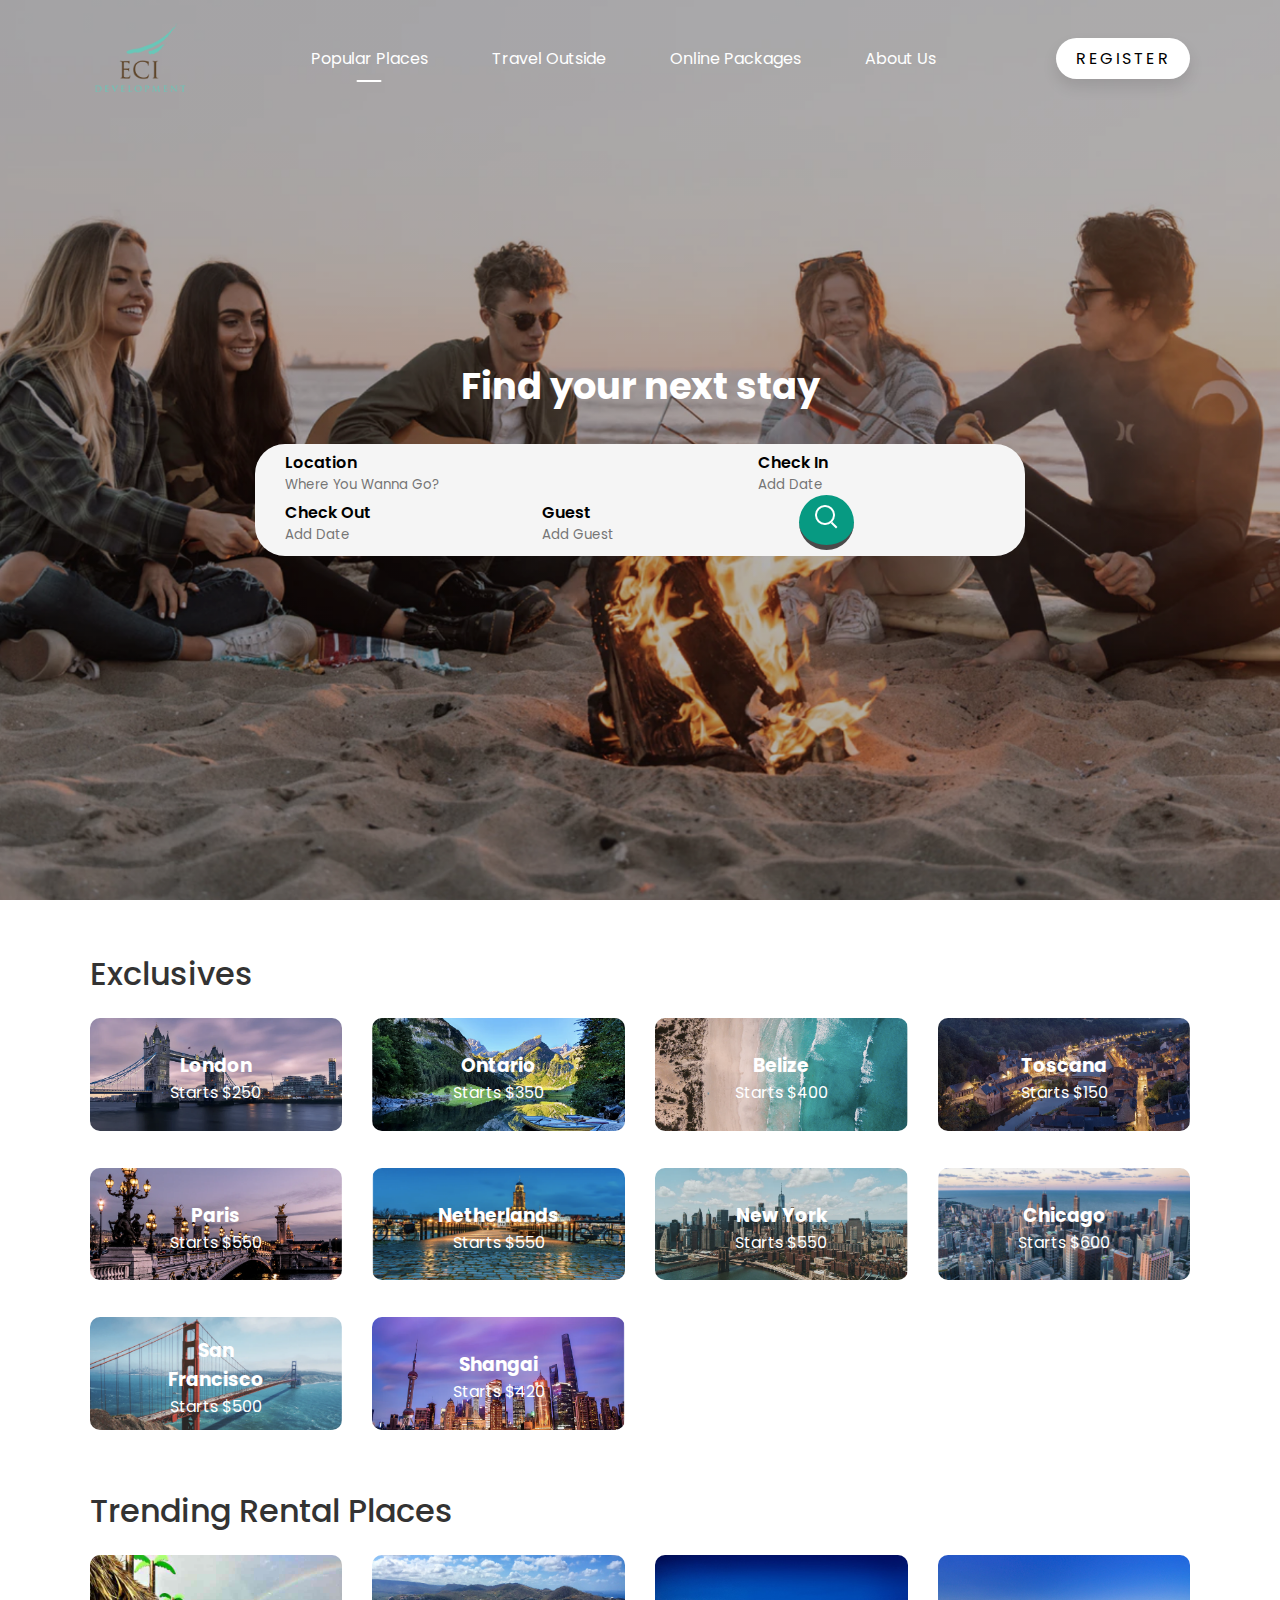
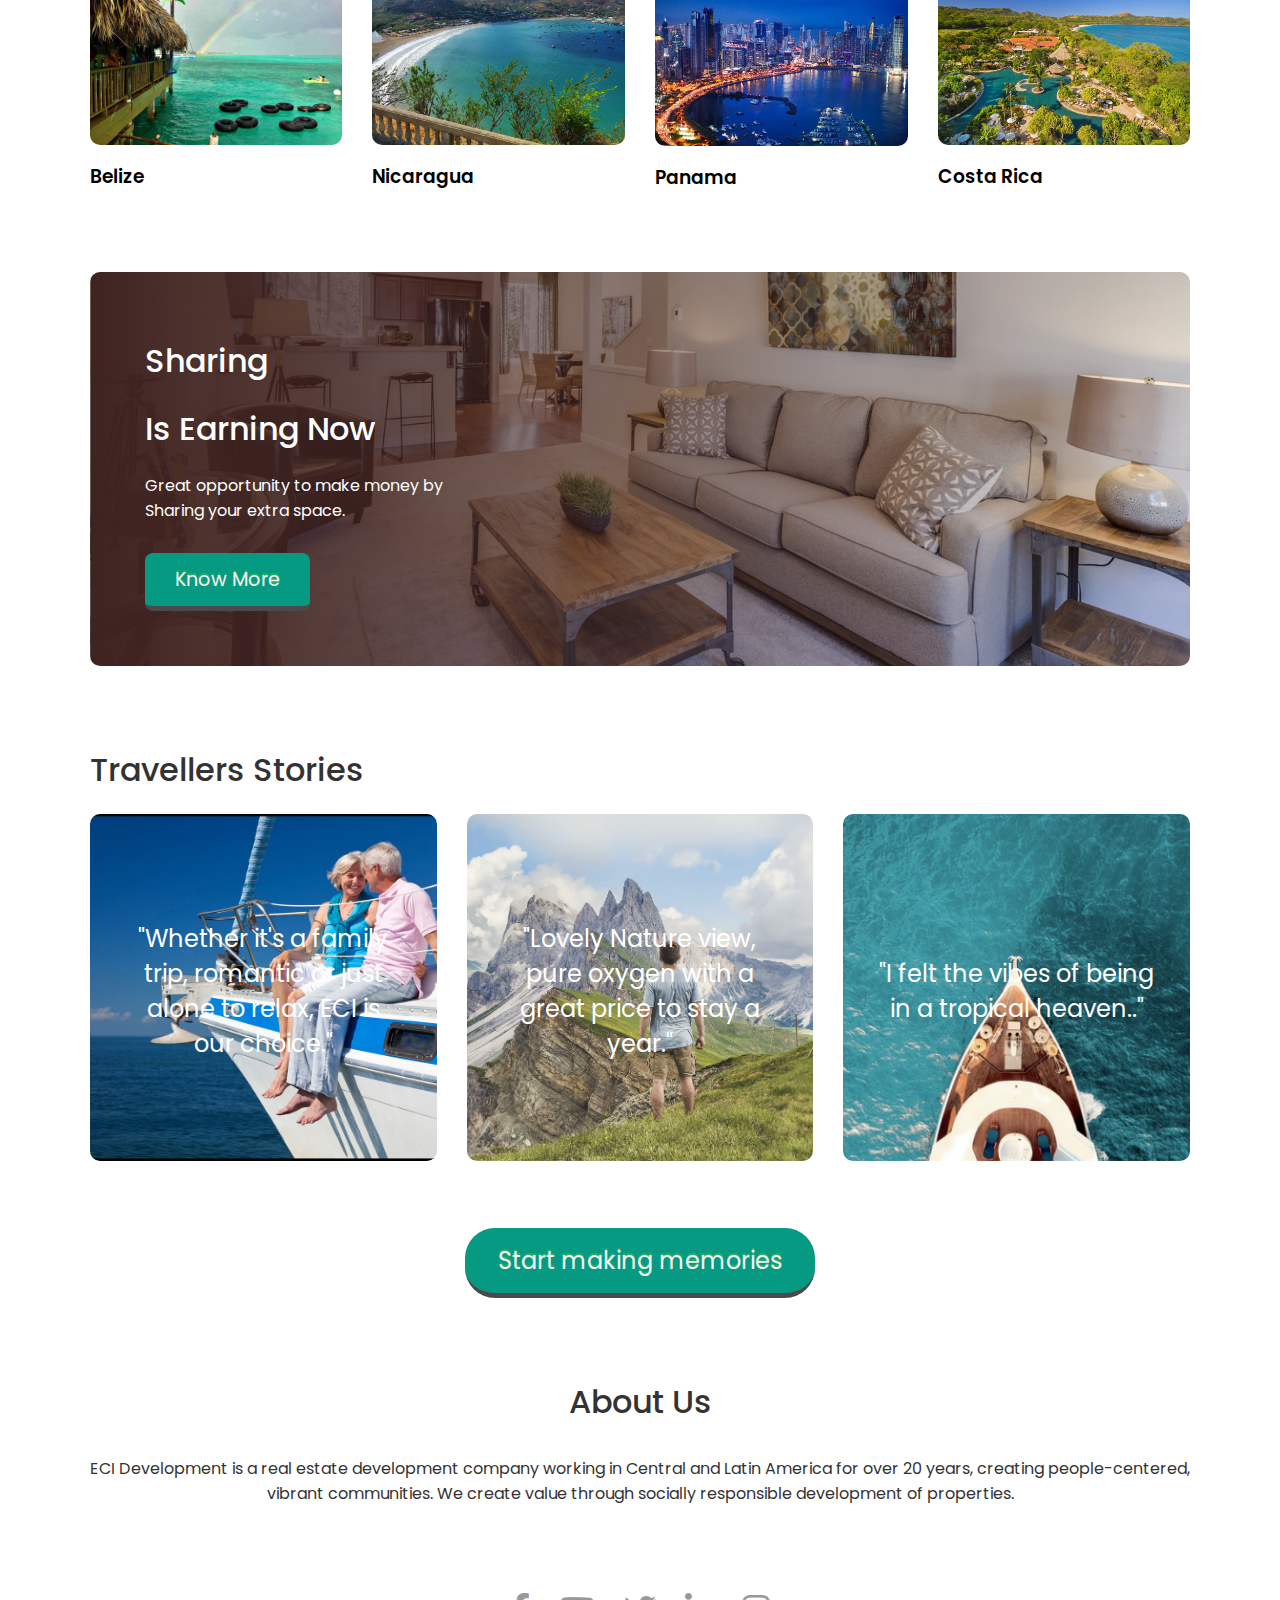
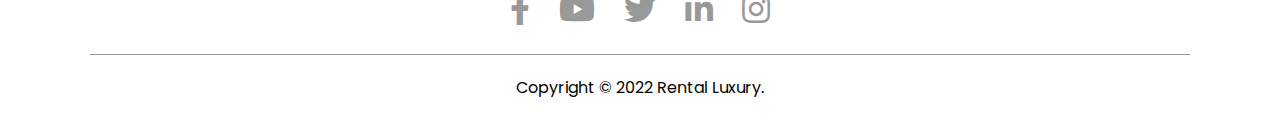
==== index.html @ 561701a2 "Initial commit" ====
<!DOCTYPE html>
<html lang="en">
<head>
    <meta charset="UTF-8">
    <meta http-equiv="X-UA-Compatible" content="IE=edge">
    <meta name="viewport" content="width=device-width, initial-scale=1.0">
    <link rel="stylesheet" href="/style.css">
    <link rel="stylesheet" href="https://cdnjs.cloudflare.com/ajax/libs/font-awesome/5.14.0/css/all.min.css"/>
    <title>Rental Page</title>
</head>
<body>

    <div class="header">

    <!--NAv Menu-->
        <nav id="navBar" >
            <img src="./images/logo2.png" class="logo" alt="logo">
        <ul class="nav-links">
            <li><a href="#" class="active">Popular Places</a></li>
            <li><a href="#">Travel Outside</a></li>
            <li><a href="#">Online Packages</a></li>
            <li><a href="#">About Us</a></li>
        </ul>
        <a href="#" class="register-btn">Register</a>
        <i class="fas fa-bars" onclick="togglebtn()"></i>
    </nav>
    <!--QUOTE OR PHRASE/frase de empresa-->
        <div class="container">
            <h1>Find your next stay</h1>
            <!--search bar, barra p/buscar destino-->
            <div class="search-bar">  
                <form action="">
                    <div class="location-input">
                        <label for="">Location</label>
                        <input type="text" placeholder="Where You Wanna Go?">
                    </div>

                    <div>
                        <label for="">Check In</label>
                        <input type="text" placeholder="Add Date">
                    </div>

                    
                    <div>
                        <label for="">Check Out</label>
                        <input type="text" placeholder="Add Date">
                    </div>

                    
                    <div>
                        <label for="">Guest</label>
                        <input type="text" placeholder="Add Guest">
                    </div>
                    <!--btn to apply data/boton para aplicar datos-->
                    <button type="submit"><img src="./images/search.png" alt="search bar"></button>

                </form>
            </div>
        </div>
    </div>

    <div class="container">
    
        <h2 class="sub-title">Exclusives</h2>
        <div class="exclusives">
            <div>
                <img src="/images/image-1.png" alt="destiny">
                <span>
                    <h3>London</h3>
                    <p>Starts $250</p>
                </span>
            </div>

            <div>
                <img src="/images/image-2.png" alt="destiny">
                <span>
                    <h3>Ontario</h3>
                    <p>Starts $350</p>
                </span>
            </div>

            
            <div>
                <img src="/images/image-3.png" alt="destiny">
                <span>
                    <h3>Belize</h3>
                    <p>Starts $400</p>
                </span>
            </div>
            
            <div>
                <img src="/images/image-4.png" alt="destiny">
                <span>
                    <h3>Toscana</h3>
                    <p>Starts $150</p>
                </span>
            </div>
            
            <div>
                <img src="/images/image-5.png" alt="destiny">
                <span>
                    <h3>Paris</h3>
                    <p>Starts $550</p>
                </span>
            </div>
 
            <div>
                <img src="/images/image-6.png" alt="destiny">
                <span>
                    <h3>Netherlands</h3>
                    <p>Starts $550</p>
                </span>
            </div>
 

            <div>
                <img src="/images/image-7.png" alt="destiny">
                <span>
                    <h3>New York</h3>
                    <p>Starts $550</p>
                </span>
            </div>
 

            <div>
                <img src="/images/image-8.png" alt="destiny">
                <span>
                    <h3>Chicago</h3>
                    <p>Starts $600</p>
                </span>
            </div>
 

            <div>
                <img src="/images/image-9.png" alt="destiny">
                <span>
                    <h3>San Francisco</h3>
                    <p>Starts $500</p>
                </span>
            </div>
 

            <div>
                <img src="/images/image-10.png" alt="destiny">
                <span>
                    <h3>Shangai</h3>
                    <p>Starts $420</p>
                </span>
            </div>
         </div>
        <!--trending places-->
         <h2 class="sub-title">Trending Rental Places</h2>
         <div class="trending">
            <div>
                <img src="/images/trendingbze.jpg" alt="Belize">
                <h3>Belize</h3>
            </div>

            <div>
                <img src="/images/trendingnga.jpg" alt="nicaragua">
                <h3>Nicaragua</h3>
            </div>

            <div>
                <img src="/images/trendingpa.jpg" alt="Panama">
                <h3>Panama</h3>
            </div>

            <div>
                <img src="/images/trendingcr.jpg" alt="Costa Rica">
                <h3>Costa Rica</h3>
            </div>
        </div>
        <!--CALL TO ACTION TO BE HOST-->
        <div class="cta">
            <h3> Sharing <br> Is Earning Now </h3>
            <p>Great opportunity to make money by <br> Sharing your extra space.</p>
            <a href="" class="cta-btn">Know More</a>
        </div>   

    <!--TRAVELLERS STORIES-->
    <h2 class="sub-title">Travellers Stories</h2>
    <div class="stories">
        <div>
            <img src="/images/story-3.jpg" alt="reviews">
            <p>"Whether it's a family trip, romantic or just alone to relax, ECI is our choice."</p>
        </div>

        <div>
            <img src="/images/story-2.png" alt="reviews">
            <p>"Lovely Nature view, pure oxygen with a great price to stay a year."</p>
        </div>

        <div>
            <img src="/images/story-1.png" alt="reviews">
            <p> "I felt the vibes of being in a tropical heaven.."</p>
        </div>
    </div>
    <a href="#" class="start-btn">Start making memories</a>
    
    <!--About us message-->
    <div class="about-msg">
        <h2>About Us</h2>
        <p>ECI Development is a real estate development company working in Central and Latin America for over 20 years, creating people-centered, vibrant communities.
        We create value through socially responsible development of properties.</p>
    </div>
    <!---------Footer ICON LINKS--------->
    <div class="footer">
        <a href="#"> <i class="fab fa-facebook-f"></i> </a>
        <a href="#"> <i class="fab fa-youtube"></i> </a>
        <a href="#"> <i class="fab fa-twitter"></i> </a>
        <a href="#"> <i class="fab fa-linkedin-in"></i> </a>
        <a href="#"> <i class="fab fa-instagram"></i> </a>
        <hr>
        <p>Copyright © 2022 Rental Luxury.</p>
    </div>


    </div>
    <!--JS-->
    <script>
        var navBar = document.getElementById("navBar");
        function togglebtn() {
            navBar.classList.toggle("hidemenu");
        }
    </script>

</body>
</html>
---- style.css ----
@import url('https://fonts.googleapis.com/css2?family=Poppins&display=swap');

* {
    margin: 0;
    padding: 0;
    box-sizing: border-box;
    font-family: 'Poppins', sans-serif;
}

.header {
    min-height: 100vh;
    width: 100%;
    background-image: linear-gradient(rgba(0,0,0,0.3),rgba(0,0,0,0.3)), url(./images/banner.png);
    background-size: cover;
    background-position: center;
}

nav {
    display: flex;
    align-items: center;
    justify-content: space-between;
    padding: 20px 7%;
}

.logo {
    width: 100px;
    cursor: pointer;
}
.nav-links li {
    list-style: none;
    display: inline-block;
    margin: 10px 30px;
}

.nav-links li a {
    text-decoration: none;
    color: white;
}

nav .fa-bars {
    display: none;    /*hide the burger bars from desktop view*/
}

/*button register | boton de registro*/
.register-btn {
    padding: 8px 20px;;
    font-size: 1rem;
    text-transform: uppercase;
    letter-spacing: 2.5px;
    font-weight: 400;
    color: #000;
    background-color: #fff;
    border: none;
    border-radius: 40px;
    box-shadow: 0px 8px 15px rgba(0, 0, 0, 0.1);
    transition: all 0.3s ease 0s;
    cursor: pointer;
    outline: none;
    text-decoration: none;
}
.register-btn:hover {
    background-color: #079a82;
    box-shadow: 0px 15px 20px rgba(75, 78, 77, 0.4);
    color: #fff;
    transform: translateY(-7px);
   }
.register-btn:active {
    transform: translateY(-1px);
   }

.container {
    padding: 0 7%;
}
/*FIND YOUR STAY*/
.header h1 {
    font-size: 2.3rem;
    font-weight: 700;
    color: white;
    text-align: center;
    padding-top: 22%;
}

/*SEARCH BAR-form ASKIING THE DATA*/

.search-bar {
    background: whitesmoke;
    width: 70%;
    margin: 30px auto;
    padding: 6px 10px 6px 30px;
    border-radius: 30px;
}

.search-bar form {
    display: flex;
    align-items: center;
    flex-wrap: wrap; /*organize input's horizontal*/
}

.search-bar form input {
    display: block;
    border: 0;
    outline: none;
    background: transparent;  /*detele w color bg from the input*/
}
.search-bar form button{
    background: #079a82; 
    width: 55px;
    height: 55px;
    border-radius: 50%;
    border: 0;
    outline: none;
    cursor: pointer;
    color: #FFF;
    text-decoration: none;
    background-color:  #079a82;
    border: none;
    border-bottom: 5px solid  #4b4a4a;
    -webkit-transition: all 0.1s;
    transition: all 0.1s;
   }
   
/*.search-bar form button { ver si reemplazar o no
    background: #079a82; 
    width: 55px;
    height: 55px;
    border-radius: 50%;
    border: 0;
    outline: none;
    cursor: pointer;
}
*/
.search-bar form button:hover, button:active {
    -webkit-transform: translate(0px,5px);
    -ms-transform: translate(0px,5px);
    transform: translate(0px,5px);
    border-bottom: 1px solid #2ecc71;
}
.search-bar form button input {
    width: 15px;
    margin-top: 7px;
}

/*Location input*/

.location-input {
    flex: 1;
}

.search-bar form label {
    font-weight: 600;
}

/*-----EXCLUSIVES-----------------*/
.sub-title {
    margin: 50px 0 20px;
    font-size: 2rem;
    font-weight: 500;
    color: #333;
}

.exclusives {
    display: grid;
    grid-template-columns: repeat(auto-fit, minmax(200px, 1fr));
    grid-gap: 30px;
} 

.exclusives div img{
    width: 100%;
    border-radius: 10px; /*the img got round effect, img queda redondeada*/
}

.exclusives div{
    position: relative;
}

.exclusives div span {
    position: absolute;
    top: 50%;
    left:50%;
    transform: translate(-50%,-50%);
    text-align: center;
    color: white;
}

/*---------TRENDING PLACES-----------*/


.trending {
    display: grid;
    grid-template-columns: repeat(auto-fit, minmax(200px, 1fr));
    grid-gap: 30px;
    margin-bottom: 30px;
}

.trending div img {
    width: 100%;
    border-radius: 10px;
}
.trending h3 {
    font-weight: 600;
    margin-top: 10px;
}

/*CALL TO ACTION TO BE HOST STYLE*/
.cta {
    margin: 80px 0;
    background-image: linear-gradient(to right, #3f2321, transparent), url(/images/banner-2.png); /*broun effect blur, efecto marron transparentoso hacia la derecha*/
    background-size: cover;
    background-position: center;
    border-radius: 10px;
    padding: 5%;
    color: white;
}

.cta h3{
    font-size: 2rem;
    line-height: 5.3vw; /*esapciado entre h3 y p*/
    font-weight: 500;
}

.cta p {
    font-size: 1rem;
    margin: 10px 0;
}

.cta-btn {
        background: #079a82;
        color: whitesmoke;
        cursor: pointer;
        text-decoration: none;
        padding: 12px 30px;
        margin-top: 20px;
        border-radius: 8px;
        display: inline-block;
        font-size: 1.2rem;
        text-decoration: none;
        border: none;
        border-bottom: 5px solid  #4b4a4a;
        text-shadow: 0px -2px #27ae60;
        -webkit-transition: all 0.1s;
        transition: all 0.1s;

}

.cta-btn:hover, cta-btn:active {
        -webkit-transform: translate(0px,5px);
        -ms-transform: translate(0px,5px);
        transform: translate(0px,5px);
        border-bottom: 1px solid #4b4a4a;
}



/*.cta-btn { let see if i change this or not
    background: #079a82;
    color: whitesmoke;
    cursor: pointer;
    text-decoration: none;
    padding: 12px 30px;
    margin-top: 20px;
    border-radius: 8px;
    display: inline-block;
}

.cta-btn:hover {
    text-decoration: underline;
}*/

/*------------Travellers Stories---------------*/

.stories {
    display: grid;
    grid-template-columns: repeat(auto-fit, minmax(200px, 1fr));
    grid-gap: 30px;
    margin-bottom: 30px;
}

.stories div img {
    width: 100%;
    border-radius: 10px;
}

.stories div {
    position: relative;
    text-align: center;
}

.stories p {
    width: 80%;
    position: absolute;
    top: 50%;
    left: 50%;
    transform: translate(-50%, -50%);
    color: #fff;
    font-size: 1.5rem;
}
.start-btn { 
    background: #079a82;
    padding: 15px;
    margin: 60px auto;
    color: whitesmoke;
    width: 80%;
    max-width: 350px;
    display: block;
    font-size: 1.5rem;
    text-decoration: none;
    text-align: center;
    border: none;
    border-radius: 30px;
    border-bottom: 5px solid  #4b4a4a;
    cursor: pointer;
    text-decoration: none;
    text-shadow: 0px -2px #27ae60;
    -webkit-transition: all 0.1s;
    transition: all 0.1s;
}
.start-btn:hover, start-btn:active {
    -webkit-transform: translate(0px,5px);
 -ms-transform: translate(0px,5px);
 transform: translate(0px,5px);
 border-bottom: 1px solid #2ecc71;
}
/*

.start-btn { let see later if a restore this or not
    text-decoration: none;
    background: #079a82;
    color: #fff;
    width: 80%;
    max-width: 350px;
    display: block;
    text-align: center;
    margin: 60px auto;
    padding: 15px;
    border-radius: 30px;
    font-size: 1.6rem;
}
.start-btn:hover {
    text-decoration: underline;
} */

/*about US message*/

.about-msg {
    text-align: center;
    margin: 80px 0;
    color: #333;
    font-size: 1rem;
}

.about-msg h2 {
    font-size: 2rem;
    margin-bottom: 30px; /*space with bottom of footer*/
    font-weight: 500;
}

/*--------------FOOTER-----------------*/

.footer {
    margin: 80px 0 10px;
    text-align: center;
}

.footer a {
    margin: 0 10px;  /*para centrar separar los icons*/
    text-decoration: none;
    color: #999;
    font-size: 2rem;
}

.footer hr {
    background: #999;
    height: 1px;
    width: 100%;
    border: 0;
    margin: 20px 0;
}

.footer p {
    padding-bottom: 15px ;
}

/*NAV UL ahref class ACTIVE from popular places*/

.active {
    position: relative;
}
.active::after {
    content: '';
    background: #fff;
    width: 25px;
    height: 2px;
    position: absolute;
    left: 50%;
    transform:translateX(-50%);
    bottom: -12px;
    border-radius: 2px;
}



/*for small screen devices*/

@media only screen and (max-width: 700px) {
    .logo {
        position: fixed;
        top: 1%;
        left:5%;
    }
    nav {
        position: fixed;
        top:0;
        z-index: 100;
        display: inline-block;
        width: 100%;
        padding: 100px 7% 0;
        background: #000;
        text-align: right;
        max-height: 100px;
        overflow: hidden;
        transition: max-height 0.5s;
    }
    nav .nav-links {
        margin: 10px 0;
        display: block;
    }
    .register-btn{
        margin: 0 15px 30px;
        display: inline-block;

    }
    nav .fa-bars {  /*show the burer bars in resposive mobile view*/
        display: block;
        position: fixed;
        top:4%;
        right: 7%;
        color: #fff;
        font-size: 2rem;
    }
    .active::after {
        left: -40px;
        transform:translateX(0, -50%);
        bottom: 50%;
    }
    .hidemenu {
        max-height: 300px;
    }
    .header h1 {
        padding-top: 200px;
        font-size: 7vw; /*small fontsizw for small view*/
    }

    .search-bar{
        width: 90%;
        margin: 30px auto;
        padding: 20px 10px 30px;
        border-radius: 5px;
        position: relative; /*positioning search bottom */
    }

    .search-bar form {
        display:block;
    }
    .search-bar form input {
        border-bottom: 1px solid #ddd;
        width: 100%;
        margin-bottom: 20px;
        margin-top: 10px;
        padding-bottom: 10px;
    }
    .search-bar form button {
        position: absolute;
        bottom: 0;
        left: 50%;
        transform: translate(-50%, 50%);
    }
    .sub-title{
        font-size: 6vw;
    }
    .cta{
        padding: 15% 5%;
    }
    .cta h3 {
        font-size: 7vw;
        line-height: 8vw;
    }
    .cta p {
        font-size: 14px;
    }
    .cta-btn {
        padding: 6px 15px; /* size inside know more btn*/
        border-radius: 4px;
        margin-top: 10px;
        font-size: 1rem;
    }
    .stories p {
    font-size: 1.4rem;
    }
    .about-msg {
        font-size: 1rem;
    }
}
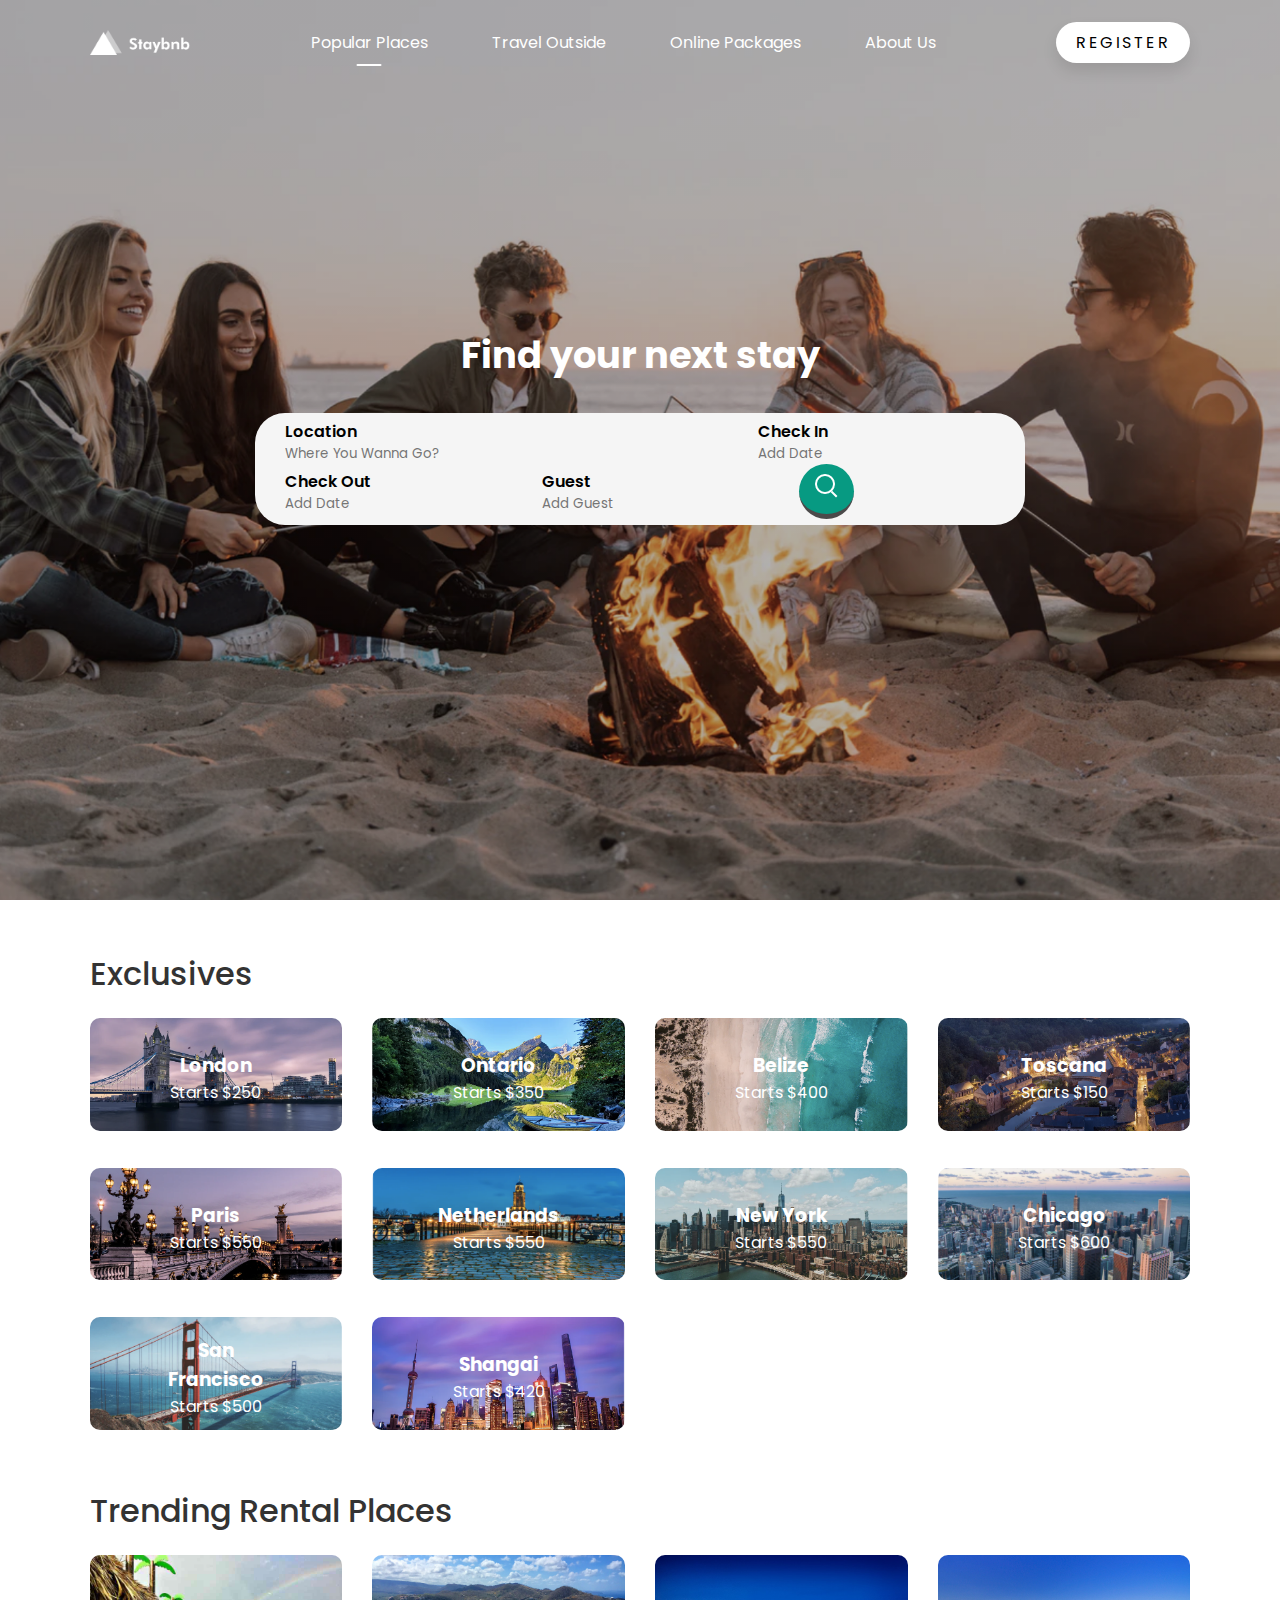
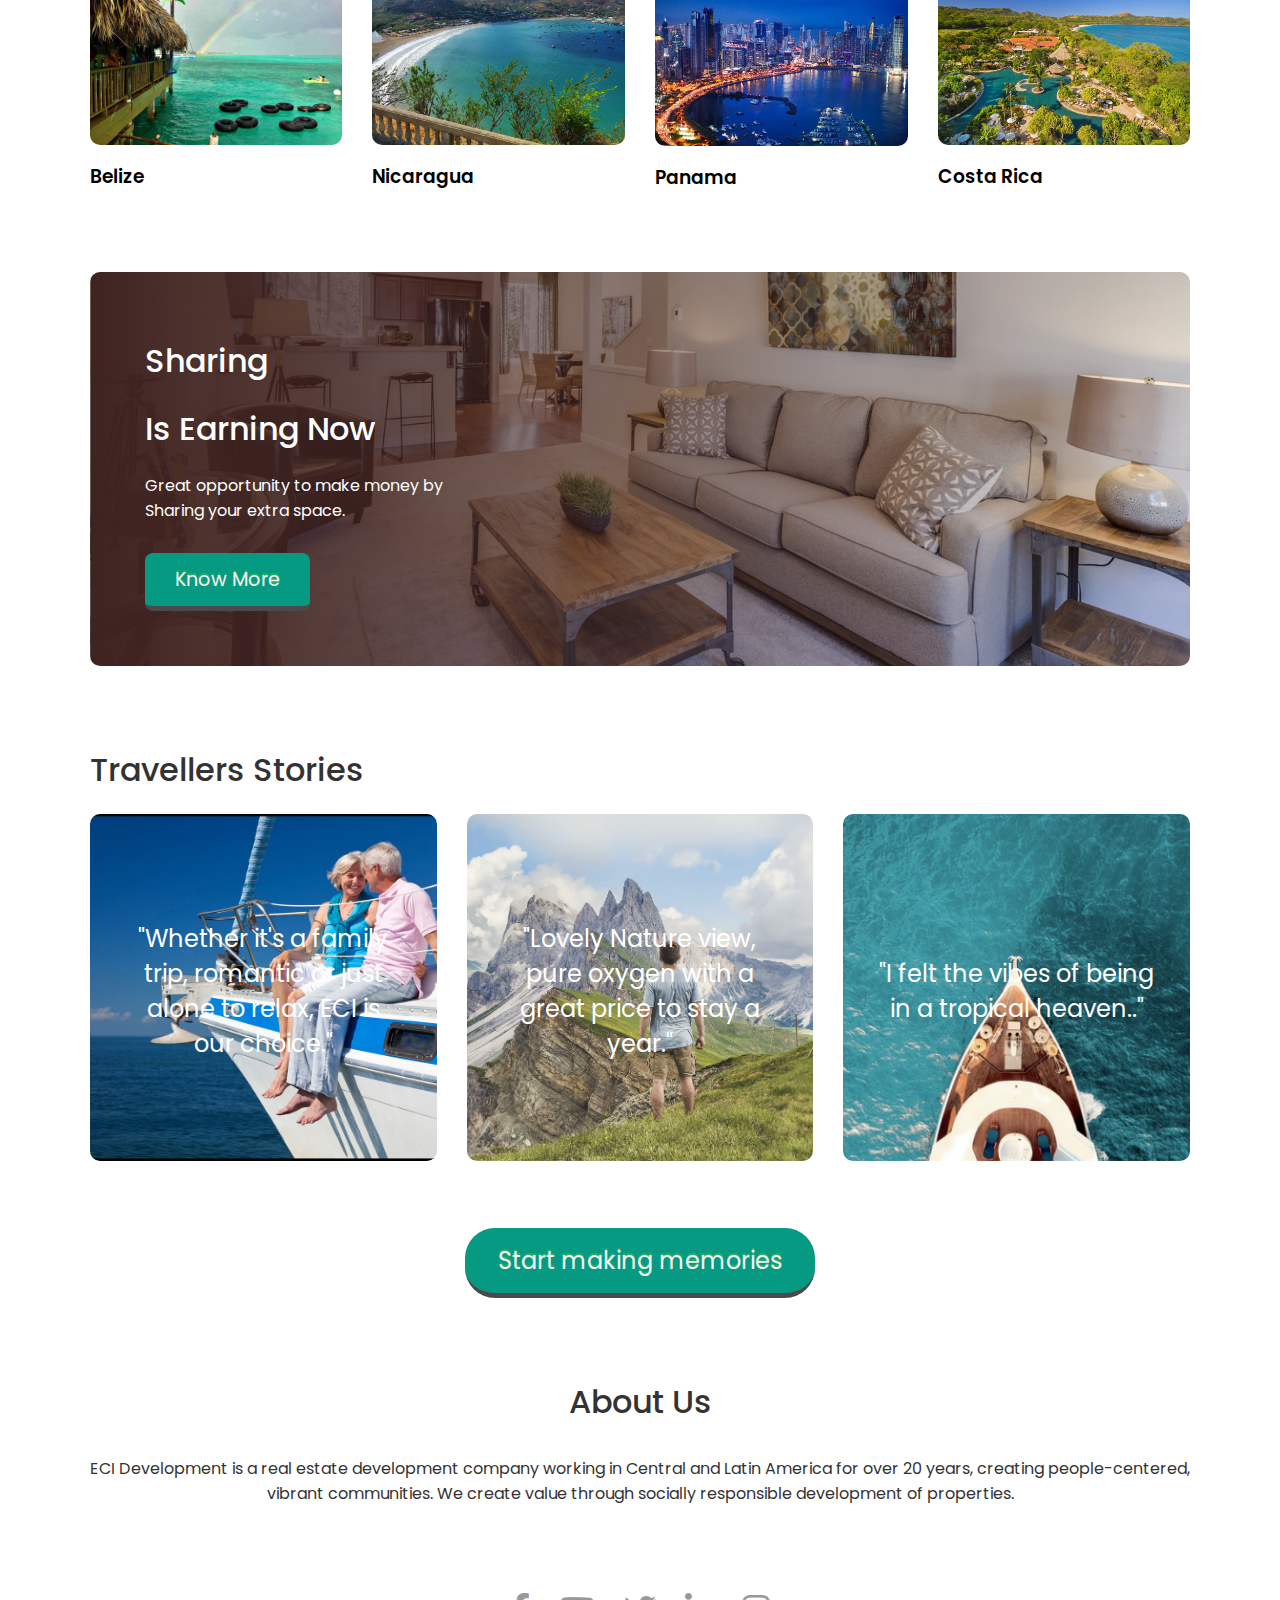
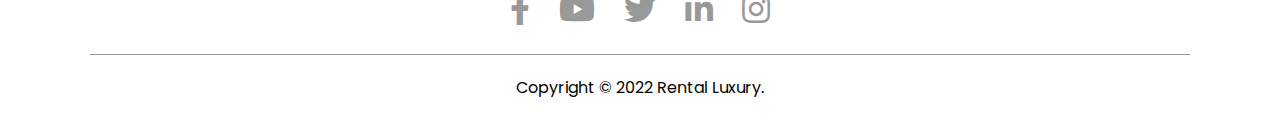
==== commit 9709571b: "up" ====
--- a/index.html
+++ b/index.html
@@ -4,9 +4,11 @@
     <meta charset="UTF-8">
     <meta http-equiv="X-UA-Compatible" content="IE=edge">
     <meta name="viewport" content="width=device-width, initial-scale=1.0">
-    <link rel="stylesheet" href="/style.css">
+    <link rel="stylesheet" href="./style.css">
     <link rel="stylesheet" href="https://cdnjs.cloudflare.com/ajax/libs/font-awesome/5.14.0/css/all.min.css"/>
     <title>Rental Page</title>
+     <!--JS-->
+     <script src="./index.js" defer> </script>
 </head>
 <body>
 
@@ -14,7 +16,7 @@
 
     <!--NAv Menu-->
         <nav id="navBar" >
-            <img src="./images/logo2.png" class="logo" alt="logo">
+            <img src="./images/logo.png" class="logo" alt="logo">
         <ul class="nav-links">
             <li><a href="#" class="active">Popular Places</a></li>
             <li><a href="#">Travel Outside</a></li>
@@ -64,7 +66,7 @@
         <h2 class="sub-title">Exclusives</h2>
         <div class="exclusives">
             <div>
-                <img src="/images/image-1.png" alt="destiny">
+                <img src="./images/image-1.png" alt="destiny">
                 <span>
                     <h3>London</h3>
                     <p>Starts $250</p>
@@ -72,7 +74,7 @@
             </div>
 
             <div>
-                <img src="/images/image-2.png" alt="destiny">
+                <img src="./images/image-2.png" alt="destiny">
                 <span>
                     <h3>Ontario</h3>
                     <p>Starts $350</p>
@@ -81,7 +83,7 @@
 
             
             <div>
-                <img src="/images/image-3.png" alt="destiny">
+                <img src="./images/image-3.png" alt="destiny">
                 <span>
                     <h3>Belize</h3>
                     <p>Starts $400</p>
@@ -89,7 +91,7 @@
             </div>
             
             <div>
-                <img src="/images/image-4.png" alt="destiny">
+                <img src="./images/image-4.png" alt="destiny">
                 <span>
                     <h3>Toscana</h3>
                     <p>Starts $150</p>
@@ -97,7 +99,7 @@
             </div>
             
             <div>
-                <img src="/images/image-5.png" alt="destiny">
+                <img src="./images/image-5.png" alt="destiny">
                 <span>
                     <h3>Paris</h3>
                     <p>Starts $550</p>
@@ -105,7 +107,7 @@
             </div>
  
             <div>
-                <img src="/images/image-6.png" alt="destiny">
+                <img src="./images/image-6.png" alt="destiny">
                 <span>
                     <h3>Netherlands</h3>
                     <p>Starts $550</p>
@@ -114,7 +116,7 @@
  
 
             <div>
-                <img src="/images/image-7.png" alt="destiny">
+                <img src="./images/image-7.png" alt="destiny">
                 <span>
                     <h3>New York</h3>
                     <p>Starts $550</p>
@@ -123,7 +125,7 @@
  
 
             <div>
-                <img src="/images/image-8.png" alt="destiny">
+                <img src="./images/image-8.png" alt="destiny">
                 <span>
                     <h3>Chicago</h3>
                     <p>Starts $600</p>
@@ -132,7 +134,7 @@
  
 
             <div>
-                <img src="/images/image-9.png" alt="destiny">
+                <img src="./images/image-9.png" alt="destiny">
                 <span>
                     <h3>San Francisco</h3>
                     <p>Starts $500</p>
@@ -141,7 +143,7 @@
  
 
             <div>
-                <img src="/images/image-10.png" alt="destiny">
+                <img src="./images/image-10.png" alt="destiny">
                 <span>
                     <h3>Shangai</h3>
                     <p>Starts $420</p>
@@ -152,22 +154,22 @@
          <h2 class="sub-title">Trending Rental Places</h2>
          <div class="trending">
             <div>
-                <img src="/images/trendingbze.jpg" alt="Belize">
+                <img src="./images/trendingbze.jpg" alt="Belize">
                 <h3>Belize</h3>
             </div>
 
             <div>
-                <img src="/images/trendingnga.jpg" alt="nicaragua">
+                <img src="./images/trendingnga.jpg" alt="nicaragua">
                 <h3>Nicaragua</h3>
             </div>
 
             <div>
-                <img src="/images/trendingpa.jpg" alt="Panama">
+                <img src="./images/trendingpa.jpg" alt="Panama">
                 <h3>Panama</h3>
             </div>
 
             <div>
-                <img src="/images/trendingcr.jpg" alt="Costa Rica">
+                <img src="./images/trendingcr.jpg" alt="Costa Rica">
                 <h3>Costa Rica</h3>
             </div>
         </div>
@@ -182,17 +184,17 @@
     <h2 class="sub-title">Travellers Stories</h2>
     <div class="stories">
         <div>
-            <img src="/images/story-3.jpg" alt="reviews">
+            <img src="./images/story-3.jpg" alt="reviews">
             <p>"Whether it's a family trip, romantic or just alone to relax, ECI is our choice."</p>
         </div>
 
         <div>
-            <img src="/images/story-2.png" alt="reviews">
+            <img src="./images/story-2.png" alt="reviews">
             <p>"Lovely Nature view, pure oxygen with a great price to stay a year."</p>
         </div>
 
         <div>
-            <img src="/images/story-1.png" alt="reviews">
+            <img src="./images/story-1.png" alt="reviews">
             <p> "I felt the vibes of being in a tropical heaven.."</p>
         </div>
     </div>
@@ -217,13 +219,7 @@
 
 
     </div>
-    <!--JS-->
-    <script>
-        var navBar = document.getElementById("navBar");
-        function togglebtn() {
-            navBar.classList.toggle("hidemenu");
-        }
-    </script>
+   
 
 </body>
 </html>--- a/style.css
+++ b/style.css
@@ -204,7 +204,7 @@
 /*CALL TO ACTION TO BE HOST STYLE*/
 .cta {
     margin: 80px 0;
-    background-image: linear-gradient(to right, #3f2321, transparent), url(/images/banner-2.png); /*broun effect blur, efecto marron transparentoso hacia la derecha*/
+    background-image: linear-gradient(to right, #3f2321, transparent), url(./images/banner-2.png); /*broun effect blur, efecto marron transparentoso hacia la derecha*/
     background-size: cover;
     background-position: center;
     border-radius: 10px;
@@ -397,7 +397,24 @@
     border-radius: 2px;
 }
 
-
+/*----------------------2nd page list nav bar--------------------*/
+.navbar-white {
+    background: white;
+    box-shadow: 0 5px 10px rgba(0,0,0,0.2);  /*shadow effect on the navbar*/
+}
+
+.navbar-white .nav-links li a {
+    color: #000;
+}
+
+nav.navbar-white .fa-bars  {
+    color: #079a82;
+    
+}
+
+nav.navbar-white .active::after {
+    background: #079a82;
+}
 
 /*for small screen devices*/
 
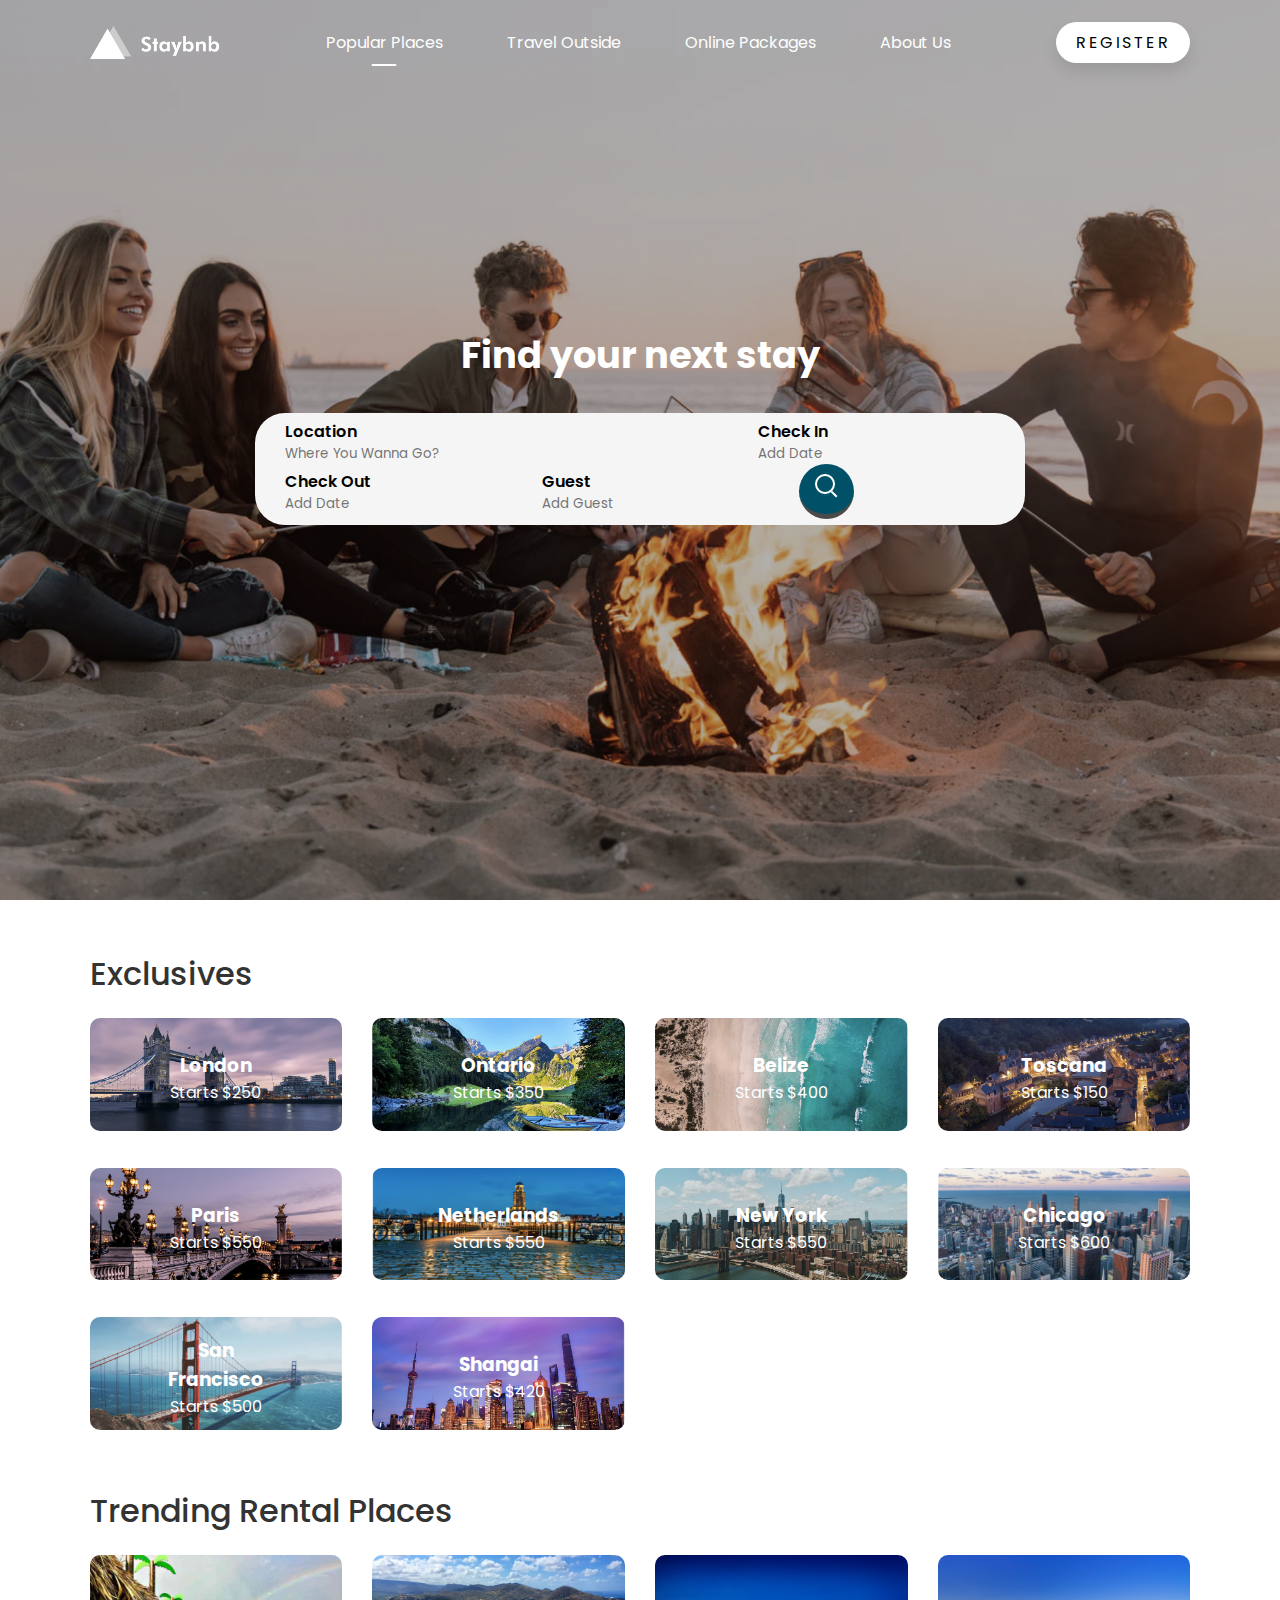
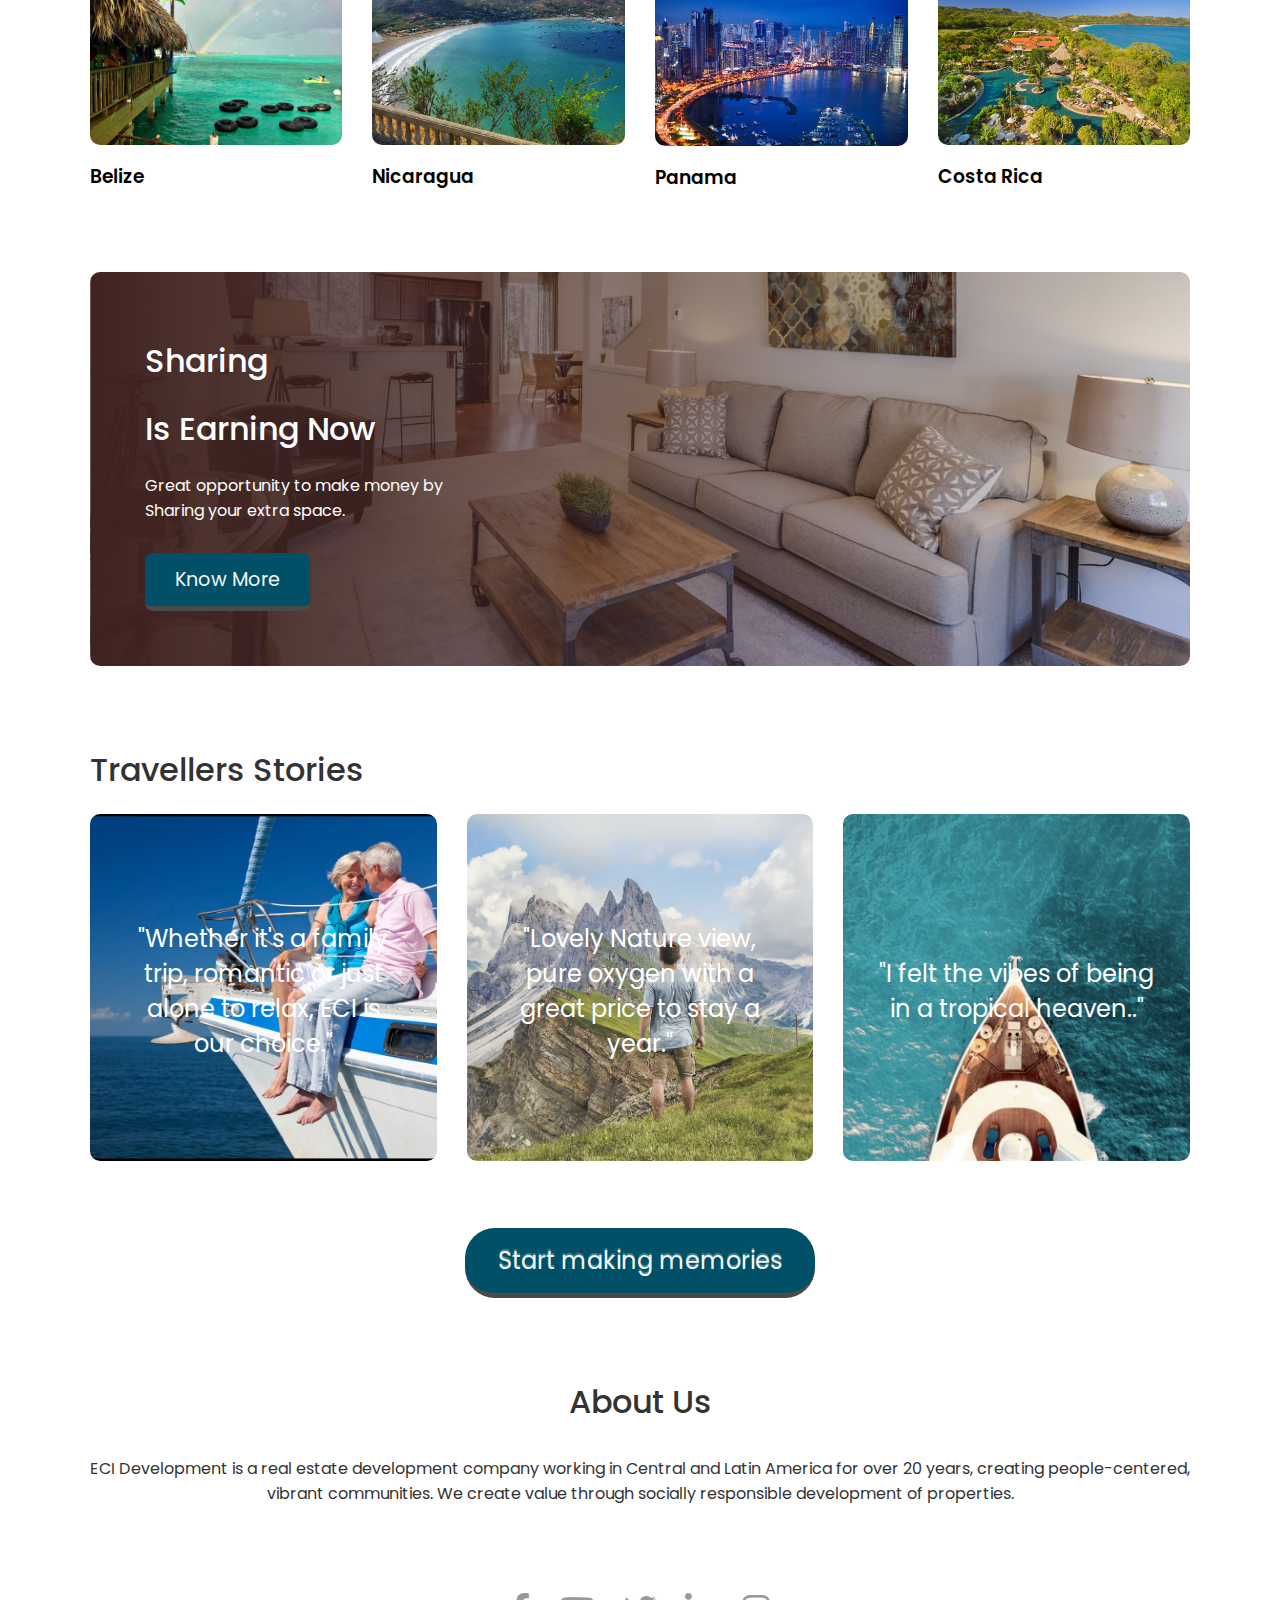
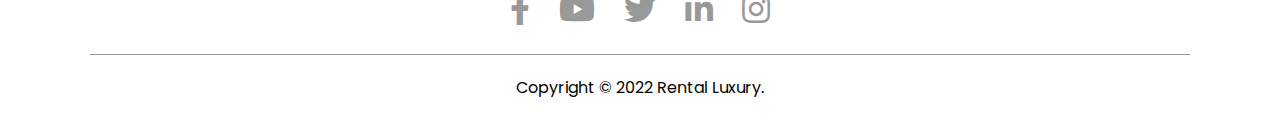
==== commit 9ac4f304: "update new page index2.html" ====
--- a/index.html
+++ b/index.html
@@ -18,7 +18,7 @@
         <nav id="navBar" >
             <img src="./images/logo.png" class="logo" alt="logo">
         <ul class="nav-links">
-            <li><a href="#" class="active">Popular Places</a></li>
+            <li><a href="./index2.html" class="active">Popular Places</a></li>
             <li><a href="#">Travel Outside</a></li>
             <li><a href="#">Online Packages</a></li>
             <li><a href="#">About Us</a></li>
--- a/style.css
+++ b/style.css
@@ -23,7 +23,7 @@
 }
 
 .logo {
-    width: 100px;
+    width: 130px;
     cursor: pointer;
 }
 .nav-links li {
@@ -59,7 +59,7 @@
     text-decoration: none;
 }
 .register-btn:hover {
-    background-color: #079a82;
+    background-color: #005167;
     box-shadow: 0px 15px 20px rgba(75, 78, 77, 0.4);
     color: #fff;
     transform: translateY(-7px);
@@ -103,7 +103,7 @@
     background: transparent;  /*detele w color bg from the input*/
 }
 .search-bar form button{
-    background: #079a82; 
+    background: #005167; 
     width: 55px;
     height: 55px;
     border-radius: 50%;
@@ -112,7 +112,7 @@
     cursor: pointer;
     color: #FFF;
     text-decoration: none;
-    background-color:  #079a82;
+    background-color:  #005167;
     border: none;
     border-bottom: 5px solid  #4b4a4a;
     -webkit-transition: all 0.1s;
@@ -133,7 +133,7 @@
     -webkit-transform: translate(0px,5px);
     -ms-transform: translate(0px,5px);
     transform: translate(0px,5px);
-    border-bottom: 1px solid #2ecc71;
+    border-bottom: 1px solid #C1FAFF;
 }
 .search-bar form button input {
     width: 15px;
@@ -224,7 +224,7 @@
 }
 
 .cta-btn {
-        background: #079a82;
+        background: #005167;
         color: whitesmoke;
         cursor: pointer;
         text-decoration: none;
@@ -236,7 +236,7 @@
         text-decoration: none;
         border: none;
         border-bottom: 5px solid  #4b4a4a;
-        text-shadow: 0px -2px #27ae60;
+        text-shadow: 0px -2px #005167;
         -webkit-transition: all 0.1s;
         transition: all 0.1s;
 
@@ -295,7 +295,7 @@
     font-size: 1.5rem;
 }
 .start-btn { 
-    background: #079a82;
+    background: #005167;
     padding: 15px;
     margin: 60px auto;
     color: whitesmoke;
@@ -310,15 +310,15 @@
     border-bottom: 5px solid  #4b4a4a;
     cursor: pointer;
     text-decoration: none;
-    text-shadow: 0px -2px #27ae60;
+    text-shadow: 0px -2px #467F8E;
     -webkit-transition: all 0.1s;
     transition: all 0.1s;
 }
 .start-btn:hover, start-btn:active {
     -webkit-transform: translate(0px,5px);
- -ms-transform: translate(0px,5px);
- transform: translate(0px,5px);
- border-bottom: 1px solid #2ecc71;
+    -ms-transform: translate(0px,5px);
+    transform: translate(0px,5px);
+    border-bottom: 1px solid #C1FAFF;
 }
 /*
 
@@ -397,7 +397,7 @@
     border-radius: 2px;
 }
 
-/*----------------------2nd page list nav bar--------------------*/
+/*----------------------index 2nd page list nav bar--------------------*/
 .navbar-white {
     background: white;
     box-shadow: 0 5px 10px rgba(0,0,0,0.2);  /*shadow effect on the navbar*/
@@ -416,13 +416,152 @@
     background: #079a82;
 }
 
+/*Container info Apartments*/
+
+.list-container {
+    margin-top: 50px;
+    display: flex;
+    flex-wrap: wrap;
+    justify-content: space-between;
+}
+
+.left-col {
+    flex-basis: 70%; /*La propiedad de CSS flex-basis especifíca la base flexible, la cual es el tamaño inicial de un elemento flexible. Ésta propiedad determina el tamaño de una caja de contenidos a no ser que se haya especificado de otra forma usando box-sizing.*/
+}
+
+.right-col {
+    flex-basis: 25%;
+}
+
+.left-col  h1 {
+    color: #333;
+    font-weight: 600;
+    margin-bottom: 30px;
+}
+/*details of the size houses and info*/
+.house {
+    display: flex;
+    justify-content: space-between;
+    flex-wrap: wrap;
+    padding: 30px 0;
+    border-top: 1px solid #ccc; /*line between image and title*/
+}
+
+.house-img {
+    flex-basis: 40%;
+}
+
+.house-info{
+    flex-basis: 58%;
+    color: #555;
+}
+
+.house-img img {
+    width: 100%;
+    border-radius: 12px;
+}
+
+.house-info h3 {
+    font-weight: 600;
+    color: #333;
+    font-size: 1.3rem;
+    margin: 4px 0;
+}
+
+.house-info i {
+    color: #467F8E;
+    font-size: 1.1rem;
+    margin: 10px 1px;
+}
+.house-price {
+    text-align: right;
+}
+
+.house-price h4 {
+    font-size: 1.25rem;
+}
+.house-price h4 span {
+    font-size: 1rem;
+    font-weight: 500;
+}
+
+/*<!----------INDEXH2 right column side bar------------->*/
+
+.sidebar {
+    border: 1px solid #999;
+    padding: 20px 30px;
+    margin-top: 30px;
+}
+
+.sidebar h2 {
+    font-weight: 500;
+}
+
+.sidebar h3 {
+    font-weight: 500;
+    margin: 20px 0 10px;
+}
+
+.filter{
+    display: flex;
+    align-items: center;
+    color: #555;
+    margin-bottom: 10px;
+}
+
+.filter p {
+    flex: 1;
+}
+.filter input {
+    margin-right: 15px;
+    cursor: pointer;
+}
+.sidebar-link{
+    text-align: right;
+    margin: 20px 0;
+}
+
+.sidebar-link a {
+    text-decoration: none;
+    color: rgb(0, 0, 0);
+}
+.right-arrow {
+    transform: rotate(180deg); /*rotate de arrow, is so good this effect to recycle element*/
+}
+
+.pagination span {
+    margin: 10px 8px;
+    width: 40px;
+    height: 40px;
+    line-height: 40px;
+    text-align: center;
+    border-radius: 50%;
+    cursor: pointer;
+}
+.pagination .current {
+    background: #333;
+    color: #fff;
+}
+
+/*Pagination: ver siguiente pagina de inmuebles <1,2,3---20>*/
+
+.pagination {
+    display: flex;
+    align-items: center;
+    justify-content: center;
+    margin: 40px 0;
+}
+.pagination img {
+    width: 15px;
+}
+
 /*for small screen devices*/
 
 @media only screen and (max-width: 700px) {
     .logo {
         position: fixed;
-        top: 1%;
-        left:5%;
+        top: 2%;
+        left:3%;
     }
     nav {
         position: fixed;
@@ -516,4 +655,31 @@
     .about-msg {
         font-size: 1rem;
     }
+}
+
+/*for small screen devices index2.html*/
+
+@media only screen and (max-width: 700px) {
+    .list-container{
+        margin-top: 150px;
+    }
+    .left-col, .right-col, .house-img, .house-info {
+        flex-basis: 100%;
+    }
+    .left-col h1 {
+        font-size: 1.3rem;
+    }
+    .house-info h3 {
+        font-size: 1.1rem;
+    }
+    .house-info i {
+        font-size: 1rem;
+    }
+    .pagination span {
+        margin:  10px 2px;
+        width: 30px;
+        height: 30px;
+        line-height: 30px; /*me acomoda la altura del txt dentro del circulito*/
+        font-size: 0.75rem;
+    }
 }